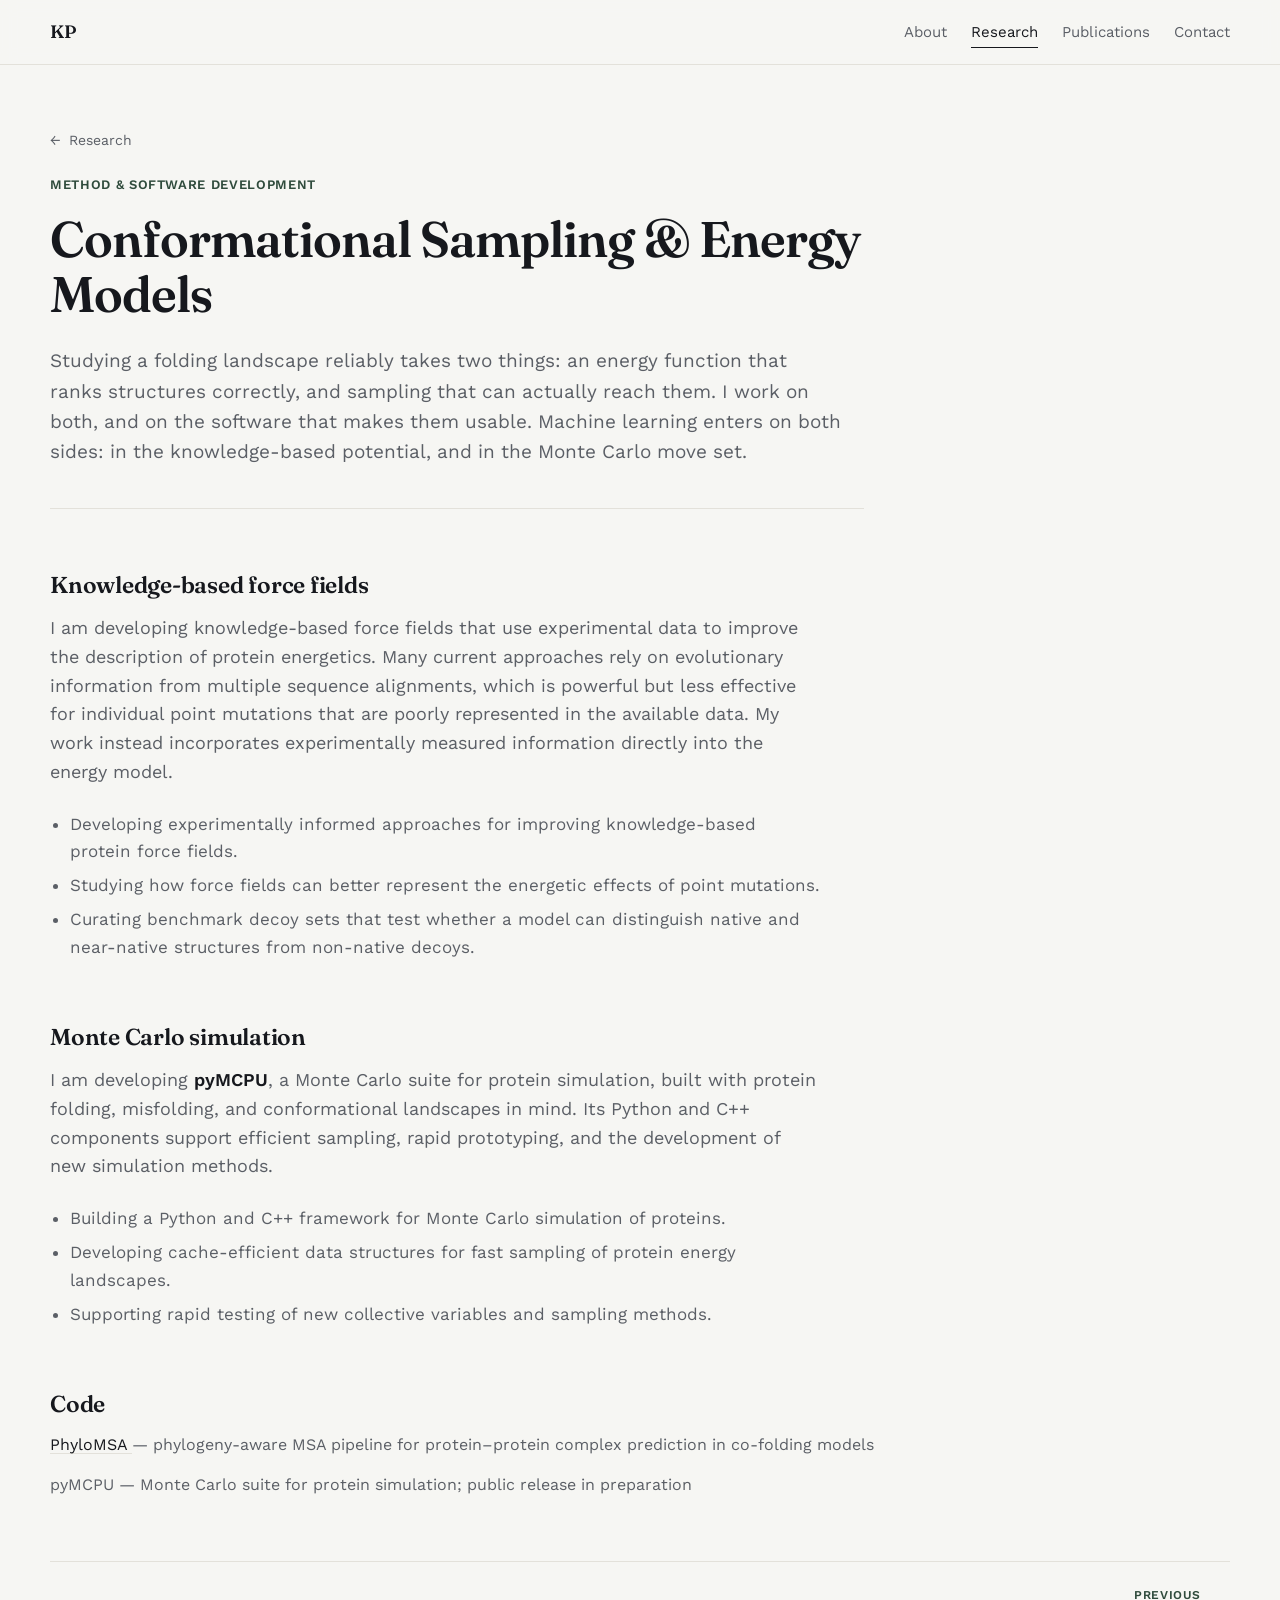
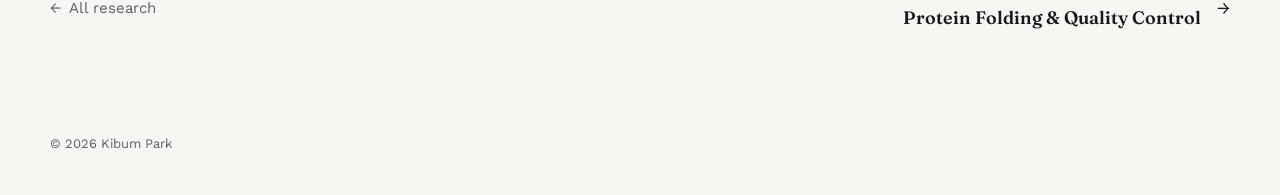
==== research/conformational-sampling.html @ c16e40ea "Research section updated" ====
<!doctype html>
<html lang="en">
<head>
  <meta charset="UTF-8" />
  <meta name="viewport" content="width=device-width, initial-scale=1.0" />

  <title>Conformational Sampling &amp; Energy Models — Kibum Park</title>

  <meta
    name="description"
    content="Method and software development for protein simulation: experimentally informed knowledge-based force fields, and pyMCPU, a Monte Carlo suite for sampling protein folding landscapes."
  />
  <meta name="author" content="Kibum Park" />
  <link rel="canonical" href="https://kibumpark-chem.github.io/research/conformational-sampling.html" />

  <meta property="og:type" content="article" />
  <meta property="og:url" content="https://kibumpark-chem.github.io/research/conformational-sampling.html" />
  <meta property="og:title" content="Conformational Sampling &amp; Energy Models — Kibum Park" />
  <meta
    property="og:description"
    content="Energy functions that rank structures correctly, sampling that can reach them, and the software that makes both usable."
  />
  <meta property="og:image" content="https://kibumpark-chem.github.io/resources/main/photo.jpg" />
  <meta name="twitter:card" content="summary" />

  <link rel="preconnect" href="https://fonts.googleapis.com" />
  <link rel="preconnect" href="https://fonts.gstatic.com" crossorigin />

  <link
    href="https://fonts.googleapis.com/css2?family=Fraunces:opsz,wght@9..144,600&family=Work+Sans:wght@400;500;600&display=swap"
    rel="stylesheet"
  />

  <link rel="stylesheet" href="../style.css" />
</head>

<body>
  <a class="skip-link" href="#main">Skip to content</a>

  <header class="site-header">
    <div class="wrap header-row">
      <a class="mark" href="../index.html" aria-label="Kibum Park — home">KP</a>

      <nav class="nav" aria-label="Primary navigation">
        <a href="../index.html#about">About</a>
        <a class="active" href="../index.html#research">Research</a>
        <a href="../index.html#publications">Publications</a>
        <a href="../index.html#contact">Contact</a>
      </nav>
    </div>
  </header>

  <main id="main">
    <article class="research-page wrap">

      <p class="back-link">
        <a href="../index.html#research">
          <span class="arrow" aria-hidden="true">&larr;</span> Research
        </a>
      </p>

      <header class="page-head">
        <p class="page-eyebrow reveal" style="--d:0">
          Method &amp; software development
        </p>

        <h1 class="page-title reveal" style="--d:1">
          Conformational Sampling &amp; Energy Models
        </h1>

        <p class="page-lede reveal" style="--d:2">
          Studying a folding landscape reliably takes two things: an energy
          function that ranks structures correctly, and sampling that can
          actually reach them. I work on both, and on the software that makes
          them usable. Machine learning enters on both sides: in the
          knowledge-based potential, and in the Monte Carlo move set.
        </p>
      </header>

      <section class="detail" id="knowledge-based-force-fields">
        <h2>Knowledge-based force fields</h2>

        <p>
          I am developing knowledge-based force fields that use experimental
          data to improve the description of protein energetics. Many current
          approaches rely on evolutionary information from multiple sequence
          alignments, which is powerful but less effective for individual point
          mutations that are poorly represented in the available data. My work
          instead incorporates experimentally measured information directly into
          the energy model.
        </p>

        <ul class="project-bullets">
          <li>
            Developing experimentally informed approaches for improving
            knowledge-based protein force fields.
          </li>
          <li>
            Studying how force fields can better represent the energetic effects
            of point mutations.
          </li>
          <li>
            Curating benchmark decoy sets that test whether a model can
            distinguish native and near-native structures from non-native
            decoys.
          </li>
        </ul>
      </section>

      <section class="detail" id="monte-carlo-simulation">
        <h2>Monte Carlo simulation</h2>

        <p>
          I am developing <strong>pyMCPU</strong>, a Monte Carlo suite for
          protein simulation, built with protein folding, misfolding, and
          conformational landscapes in mind. Its Python and C++ components
          support efficient sampling, rapid prototyping, and the development of
          new simulation methods.
        </p>

        <ul class="project-bullets">
          <li>
            Building a Python and C++ framework for Monte Carlo simulation of
            proteins.
          </li>
          <li>
            Developing cache-efficient data structures for fast sampling of
            protein energy landscapes.
          </li>
          <li>
            Supporting rapid testing of new collective variables and sampling
            methods.
          </li>
        </ul>
      </section>

      <section class="detail detail-list" id="code">
        <h2>Code</h2>

        <ul>
          <li>
            <a
              href="https://github.com/kibumpark-chem/PhyloMSA"
              target="_blank"
              rel="noopener"
            >
              PhyloMSA
            </a>
            <span>
              &mdash; phylogeny-aware MSA pipeline for protein&ndash;protein
              complex prediction in co-folding models
            </span>
          </li>

          <li>
            pyMCPU
            <span>
              &mdash; Monte Carlo suite for protein simulation; public release in
              preparation
            </span>
          </li>
        </ul>
      </section>

      <nav class="page-nav" aria-label="Other research areas">
        <a class="page-nav-back" href="../index.html#research">
          <span class="arrow" aria-hidden="true">&larr;</span> All research
        </a>

        <a class="page-nav-next" href="protein-folding.html">
          <span class="page-nav-text">
            <span class="page-nav-label">Previous</span>
            <span class="page-nav-title">Protein Folding &amp; Quality Control</span>
          </span>
          <span class="arrow" aria-hidden="true">&rarr;</span>
        </a>
      </nav>

    </article>
  </main>

  <footer class="site-footer wrap">
    <p>&copy; <span id="year">2026</span> Kibum Park</p>
  </footer>

  <script src="../script.js"></script>
</body>
</html>
---- style.css ----
/* -------------------------------------------------
   Tokens
------------------------------------------------- */
:root {
  --paper: #f6f6f3;
  --ink: #16181d;
  --ink-soft: #5b5f66;
  --line: #e3e1da;
  --accent: #2f4b3c;
  --accent-soft: #eef1ec;

  --font-display: "Fraunces", ui-serif, Georgia, serif;
  --font-body: "Work Sans", ui-sans-serif, system-ui, sans-serif;

  --content-width: 1180px;
  --gutter: 32px;

  /* Full height of the sticky header, its 1px bottom border included. */
  --header-h: 65px;

  --space-1: 8px;
  --space-2: 16px;
  --space-3: 24px;
  --space-4: 40px;
  --space-5: 64px;
  --space-6: 104px;
}

/* -------------------------------------------------
   Reset & base
------------------------------------------------- */
*,
*::before,
*::after {
  box-sizing: border-box;
}

html {
  scroll-behavior: smooth;
  -webkit-text-size-adjust: 100%;
}

body {
  margin: 0;
  background: var(--paper);
  color: var(--ink);
  font-family: var(--font-body);
  font-size: 17px;
  line-height: 1.6;
  -webkit-font-smoothing: antialiased;
}

img {
  display: block;
  max-width: 100%;
}

h1,
h2,
h3,
h4 {
  margin: 0;
  font-family: var(--font-display);
  font-weight: 600;
  line-height: 1.1;
}

p {
  margin: 0;
}

a {
  color: inherit;
}

ul,
ol,
dl {
  margin: 0;
  padding: 0;
  list-style: none;
}

dd {
  margin: 0;
}

button,
input,
textarea,
select {
  font: inherit;
}

/* -------------------------------------------------
   Layout
------------------------------------------------- */
.wrap {
  width: min(calc(100% - 2 * var(--gutter)), var(--content-width));
  margin-inline: auto;
}

/* Where an anchor jump parks a section. script.js reads this exact computed
   value for its scroll-spy line, so the two cannot drift apart. It is set
   unconditionally, not on :target, so the script can read it at any time. */
main section[id],
:target {
  scroll-margin-top: calc(var(--header-h) + var(--space-3));
}

/* -------------------------------------------------
   Accessibility
------------------------------------------------- */
:focus-visible {
  outline: 2px solid var(--accent);
  outline-offset: 4px;
}

.skip-link {
  position: absolute;
  left: -9999px;
  top: 0;
  z-index: 100;
  padding: var(--space-1) var(--space-2);
  background: var(--ink);
  color: var(--paper);
  text-decoration: none;
}

.skip-link:focus {
  left: var(--gutter);
  top: var(--space-1);
}

/* -------------------------------------------------
   Header / navigation
------------------------------------------------- */
.site-header {
  position: sticky;
  top: 0;
  z-index: 10;
  border-bottom: 1px solid var(--line);
  background: color-mix(in srgb, var(--paper) 92%, transparent);
  backdrop-filter: blur(8px);
}

.header-row {
  display: flex;
  align-items: center;
  justify-content: space-between;
  min-height: calc(var(--header-h) - 1px);
}

.mark {
  font-family: var(--font-display);
  font-size: 18px;
  font-weight: 600;
  text-decoration: none;
}

.nav {
  display: flex;
  align-items: center;
  gap: var(--space-3);
}

.nav a {
  position: relative;
  padding: 4px 0;
  color: var(--ink-soft);
  font-size: 15px;
  text-decoration: none;
}

.nav a::after {
  position: absolute;
  right: 100%;
  bottom: 0;
  left: 0;
  height: 1px;
  background: var(--ink);
  content: "";
  transition: right 0.2s ease;
}

.nav a:hover,
.nav a.active {
  color: var(--ink);
}

.nav a:hover::after,
.nav a.active::after {
  right: 0;
}

/* -------------------------------------------------
   Hero
------------------------------------------------- */
.hero {
  /* The portrait rides the same 7vw progression as the display name (~3x its
     size) so the two stay in proportion at every width, rather than the picture
     stepping between fixed sizes while the type scales fluidly. Its own floor
     and cap keep it from shrinking to a thumbnail or outgrowing the text block. */
  --hero-name-size: clamp(42px, 7vw, 76px);
  --avatar-size: clamp(160px, 23vw, 254px);

  padding-top: var(--space-6);
  padding-bottom: var(--space-5);
}

.hero-inner {
  display: flex;
  align-items: center;
  gap: clamp(var(--space-4), 6vw, var(--space-6));
}

.hero-text {
  min-width: 0;
}

.avatar {
  width: var(--avatar-size);
  /* height:auto is required: the width/height HTML attributes apply as
     presentational hints, so without it the 508px height attribute wins. */
  height: auto;
  flex: 0 0 auto;
  aspect-ratio: 1;
  border-radius: 50%;
  background-color: var(--accent-soft);
  object-fit: cover;
  object-position: center;
}

.hero-name {
  font-size: var(--hero-name-size);
  letter-spacing: -0.02em;
}

/* The animated span needs to be a block so it can be offset vertically. */
.hero-name .reveal {
  display: block;
}

.hero-role {
  margin-top: var(--space-2);
  color: var(--accent);
  font-size: 20px;
  font-weight: 500;
}

.hero-line {
  max-width: 54ch;
  margin-top: var(--space-3);
  color: var(--ink-soft);
  font-size: 18px;
}


/* -------------------------------------------------
   Hero social links
------------------------------------------------- */
.hero-social {
  display: flex;
  flex-wrap: wrap;
  gap: var(--space-2);
  margin-top: var(--space-4);
}

.hero-social a {
  display: grid;
  place-items: center;
  width: 44px;
  height: 44px;
  border: 1px solid var(--line);
  border-radius: 50%;
  color: var(--ink-soft);
  transition:
    color 0.2s ease,
    border-color 0.2s ease,
    background-color 0.2s ease,
    transform 0.2s ease;
}

.hero-social a:hover {
  border-color: var(--accent);
  background: var(--accent-soft);
  color: var(--accent);
  transform: translateY(-2px);
}

.hero-social svg {
  width: 19px;
  height: 19px;
  fill: currentColor;
}

/* -------------------------------------------------
   Reveal animation
------------------------------------------------- */
.reveal {
  opacity: 0;
  transform: translateY(10px);
  animation: rise 0.6s ease forwards;
  animation-delay: calc(var(--d) * 110ms + 80ms);
}

@keyframes rise {
  to {
    opacity: 1;
    transform: translateY(0);
  }
}

@media (prefers-reduced-motion: reduce) {
  html {
    scroll-behavior: auto;
  }

  .reveal {
    opacity: 1;
    transform: none;
    animation: none;
  }

  .hero-social a,
  .hero-social a:hover {
    transition: none;
    transform: none;
  }
}

/* -------------------------------------------------
   Sections
------------------------------------------------- */
section h2 {
  margin-bottom: var(--space-3);
  font-size: 30px;
  letter-spacing: -0.01em;
}

.work,
.about,
.contact {
  padding-top: var(--space-5);
  padding-bottom: var(--space-5);
  border-top: 1px solid var(--line);
}

.section-intro {
  max-width: 68ch;
  margin-bottom: var(--space-4);
  color: var(--ink-soft);
  font-size: 18px;
}

/* -------------------------------------------------
   About
------------------------------------------------- */
.about-grid {
  display: grid;
  grid-template-columns: minmax(0, 1fr) minmax(240px, 320px);
  gap: clamp(var(--space-4), 6vw, var(--space-6));
  align-items: start;
}

.about-bio {
  display: grid;
  gap: var(--space-3);
  max-width: 68ch;
  color: var(--ink-soft);
  font-size: 18px;
}

.about-facts {
  display: grid;
  gap: var(--space-4);
  font-size: 15px;
  line-height: 1.5;
}

.about-facts dt {
  margin-bottom: var(--space-1);
  color: var(--accent);
  font-size: 13px;
  font-weight: 600;
  letter-spacing: 0.05em;
  text-transform: uppercase;
}

.about-facts dd + dd {
  margin-top: var(--space-2);
}

/* Secondary lines inside a fact: degree, dates, sub-field. */
.fact-meta,
.fact-detail {
  display: block;
  color: var(--ink-soft);
}

.fact-meta {
  margin-top: 2px;
}

.fact-detail {
  font-size: 14px;
}

.fact-label {
  font-weight: 600;
}

/* -------------------------------------------------
   Research / project list
------------------------------------------------- */
.project-list {
  display: grid;
}

.project {
  padding: var(--space-4) 0;
  border-bottom: 1px solid var(--line);
}

.project:first-child {
  padding-top: 0;
}

.project:last-child {
  padding-bottom: 0;
  border-bottom: none;
}

.project-head {
  display: flex;
  align-items: baseline;
  justify-content: space-between;
  gap: var(--space-3);
}

.project-head h3 {
  font-size: 25px;
  letter-spacing: -0.01em;
}

.project-head h3 a {
  text-decoration: underline;
  text-decoration-color: var(--line);
  text-decoration-thickness: 1px;
  text-underline-offset: 5px;
  transition:
    color 0.2s ease,
    text-decoration-color 0.2s ease;
}

.project-head h3 a:hover {
  color: var(--accent);
  text-decoration-color: var(--accent);
}

/* Read-more link closing each research card. */
.project-more {
  display: inline-flex;
  align-items: center;
  gap: var(--space-1);
  margin-top: var(--space-3);
  color: var(--accent);
  font-size: 13px;
  font-weight: 600;
  letter-spacing: 0.05em;
  text-decoration: none;
  text-transform: uppercase;
  transition: color 0.2s ease;
}

.project-more:hover {
  color: var(--ink);
}

.arrow {
  display: inline-block;
  transition: transform 0.2s ease;
}

.project-more:hover .arrow {
  transform: translateX(4px);
}

/* script.js widens each card's hit area to the whole row and adds this class,
   so the pointer and the hover feedback only appear where the click works. The
   title and read-more links stay the real targets, for keyboard and no-JS use. */
.project.is-clickable {
  cursor: pointer;
}

.project.is-clickable:hover h3 a {
  color: var(--accent);
  text-decoration-color: var(--accent);
}

.project.is-clickable:hover .project-more {
  color: var(--ink);
}

.project.is-clickable:hover .arrow {
  transform: translateX(4px);
}

.project-meta {
  flex: 0 0 auto;
  color: var(--ink-soft);
  font-size: 14px;
  white-space: nowrap;
}

.project-desc {
  max-width: 70ch;
  margin-top: var(--space-2);
  color: var(--ink-soft);
  font-size: 18px;
}

.project-bullets {
  display: grid;
  max-width: 70ch;
  gap: 7px;
  margin-top: var(--space-3);
  padding-left: 20px;
}

.project-bullets li {
  color: var(--ink-soft);
  list-style: disc;
}

/* -------------------------------------------------
   Publications
------------------------------------------------- */
.pub-list {
  display: grid;
  max-width: 78ch;
}

.pub {
  padding: var(--space-3) 0;
  border-bottom: 1px solid var(--line);
}

.pub:first-child {
  padding-top: 0;
}

.pub:last-child {
  padding-bottom: 0;
  border-bottom: none;
}

.last-visible-publication {
  padding-bottom: 0;
  border-bottom: none;
}

.pub-title {
  max-width: 72ch;
  font-size: 18px;
  font-weight: 500;
  line-height: 1.45;
}

.pub-title a {
  text-decoration: underline;
  text-decoration-color: var(--line);
  text-underline-offset: 4px;
}

.pub-title a:hover {
  color: var(--accent);
  text-decoration-color: var(--accent);
}

.pub-authors {
  margin-top: var(--space-1);
  color: var(--ink-soft);
  font-size: 15px;
  line-height: 1.5;
}

.pub-authors strong {
  color: var(--ink);
  font-weight: 600;
}

.pub-note {
  color: var(--ink-soft);
  font-size: 13px;
}

.pub-venue {
  margin-top: 4px;
  color: var(--accent);
  font-size: 14px;
  font-style: italic;
}

.hidden-publication {
  display: none;
}

/* -------------------------------------------------
   Contact
------------------------------------------------- */
.contact-line {
  max-width: 64ch;
  color: var(--ink-soft);
  font-size: 18px;
}


.contact-email {
  display: inline-block;
  /* The address is one long unbreakable token, so it needs both a floor low
     enough for narrow screens and a hard wrap as a backstop. */
  max-width: 100%;
  margin-top: var(--space-3);
  border-bottom: 1px solid var(--ink);
  font-family: var(--font-display);
  font-size: clamp(19px, 5.4vw, 34px);
  font-weight: 600;
  overflow-wrap: anywhere;
  text-decoration: none;
}

.contact-email:hover {
  border-color: var(--accent);
  color: var(--accent);
}

/* -------------------------------------------------
   Footer
------------------------------------------------- */
.site-footer {
  padding-top: var(--space-4);
  padding-bottom: var(--space-4);
  color: var(--ink-soft);
  font-size: 13px;
}

/* -------------------------------------------------
   Research detail pages
------------------------------------------------- */
.research-page {
  padding-top: var(--space-5);
  padding-bottom: var(--space-5);
}

.back-link {
  font-size: 14px;
}

.back-link a {
  display: inline-flex;
  align-items: center;
  gap: var(--space-1);
  color: var(--ink-soft);
  text-decoration: none;
  transition: color 0.2s ease;
}

.back-link a:hover {
  color: var(--accent);
}

.back-link a:hover .arrow {
  transform: translateX(-4px);
}

.page-head {
  max-width: 74ch;
  margin-top: var(--space-3);
  padding-bottom: var(--space-4);
  border-bottom: 1px solid var(--line);
}

.page-eyebrow {
  color: var(--accent);
  font-size: 13px;
  font-weight: 600;
  letter-spacing: 0.05em;
  text-transform: uppercase;
}

.page-title {
  margin-top: var(--space-2);
  font-size: clamp(32px, 5.2vw, 50px);
  letter-spacing: -0.02em;
}

.page-lede {
  max-width: 66ch;
  margin-top: var(--space-3);
  color: var(--ink-soft);
  font-size: 19px;
}

.detail {
  padding-top: var(--space-5);
}

/* Beats the generic `section h2` sizing: on a detail page these sit under a
   display-size h1, so they read as subheads rather than section titles. */
.detail h2 {
  margin-bottom: var(--space-2);
  font-size: 23px;
}

.detail p {
  max-width: 70ch;
  color: var(--ink-soft);
  font-size: 18px;
}

.detail p strong {
  color: var(--ink);
  font-weight: 600;
}

/* Publication and code lists, matching the in-card treatment on the home page. */
.detail-list ul {
  display: grid;
  max-width: 78ch;
  gap: var(--space-2);
}

.detail-list li {
  color: var(--ink-soft);
  font-size: 16px;
  line-height: 1.5;
}

.detail-list a {
  color: var(--ink);
  text-decoration: underline;
  text-decoration-color: var(--line);
  text-underline-offset: 3px;
}

.detail-list a:hover {
  color: var(--accent);
  text-decoration-color: var(--accent);
}

/* -------------------------------------------------
   Detail page footer navigation
------------------------------------------------- */
.page-nav {
  display: flex;
  align-items: center;
  justify-content: space-between;
  gap: var(--space-3);
  margin-top: var(--space-5);
  padding-top: var(--space-3);
  border-top: 1px solid var(--line);
}

.page-nav a {
  text-decoration: none;
}

.page-nav-back {
  display: inline-flex;
  align-items: center;
  gap: var(--space-1);
  flex: 0 0 auto;
  color: var(--ink-soft);
  font-size: 15px;
  transition: color 0.2s ease;
}

.page-nav-back:hover {
  color: var(--accent);
}

.page-nav-back:hover .arrow {
  transform: translateX(-4px);
}

.page-nav-next {
  display: inline-flex;
  align-items: center;
  gap: var(--space-2);
  max-width: 42ch;
  text-align: right;
}

.page-nav-text {
  min-width: 0;
}

.page-nav-label {
  display: block;
  color: var(--accent);
  font-size: 12px;
  font-weight: 600;
  letter-spacing: 0.05em;
  text-transform: uppercase;
}

.page-nav-title {
  display: block;
  margin-top: 2px;
  font-family: var(--font-display);
  font-size: 18px;
  font-weight: 600;
  line-height: 1.25;
  transition: color 0.2s ease;
}

.page-nav-next:hover .page-nav-title {
  color: var(--accent);
}

.page-nav-next:hover .arrow {
  transform: translateX(4px);
}

/* -------------------------------------------------
   Responsive layout
------------------------------------------------- */
@media (max-width: 900px) {
  :root {
    --gutter: 28px;
  }

  .about-grid {
    grid-template-columns: minmax(0, 1fr) minmax(200px, 260px);
    gap: var(--space-4);
  }
}

@media (max-width: 760px) {
  :root {
    --gutter: 24px;
  }

  .hero {
    padding-top: var(--space-5);
  }

  .hero-inner {
    align-items: flex-start;
    gap: var(--space-4);
  }

  .about-grid {
    grid-template-columns: 1fr;
    gap: var(--space-4);
  }
}

@media (max-width: 560px) {
  body {
    font-size: 16px;
  }

  .hero-inner {
    flex-direction: column;
    gap: var(--space-3);
  }

  .hero {
    --hero-name-size: clamp(40px, 13vw, 58px);
  }

  .hero-role {
    font-size: 18px;
  }

  .hero-line {
    font-size: 17px;
  }

  section h2 {
    font-size: 27px;
  }

  .project-head {
    align-items: flex-start;
    flex-direction: column;
    gap: 4px;
  }

  .project-head h3 {
    font-size: 23px;
  }

  .project-meta {
    font-size: 13px;
  }

  .page-nav {
    align-items: flex-start;
    flex-direction: column;
    gap: var(--space-3);
  }

  .page-nav-next {
    max-width: none;
    text-align: left;
  }
}

@media (max-width: 420px) {
  :root {
    --gutter: 20px;
    --header-h: 57px;
  }

  .nav {
    gap: var(--space-2);
  }

  .nav a {
    font-size: 14px;
  }

  .hero-social a {
    width: 40px;
    height: 40px;
  }
}

/* Four nav labels plus the mark only just fit on the narrowest phones. */
@media (max-width: 380px) {
  :root {
    --gutter: 16px;
  }

  .mark {
    font-size: 16px;
  }

  .nav {
    gap: 10px;
  }

  .nav a {
    font-size: 13px;
  }
}

/* -------------------------------------------------
   Reduced motion: arrow nudges
   Last in the file on purpose. These selectors are also declared above with
   their hover transforms, and a media query adds no specificity, so only a
   later rule can actually switch the movement off.
------------------------------------------------- */
@media (prefers-reduced-motion: reduce) {
  .arrow,
  .project-more:hover .arrow,
  .project.is-clickable:hover .arrow,
  .back-link a:hover .arrow,
  .page-nav-back:hover .arrow,
  .page-nav-next:hover .arrow {
    transition: none;
    transform: none;
  }
}
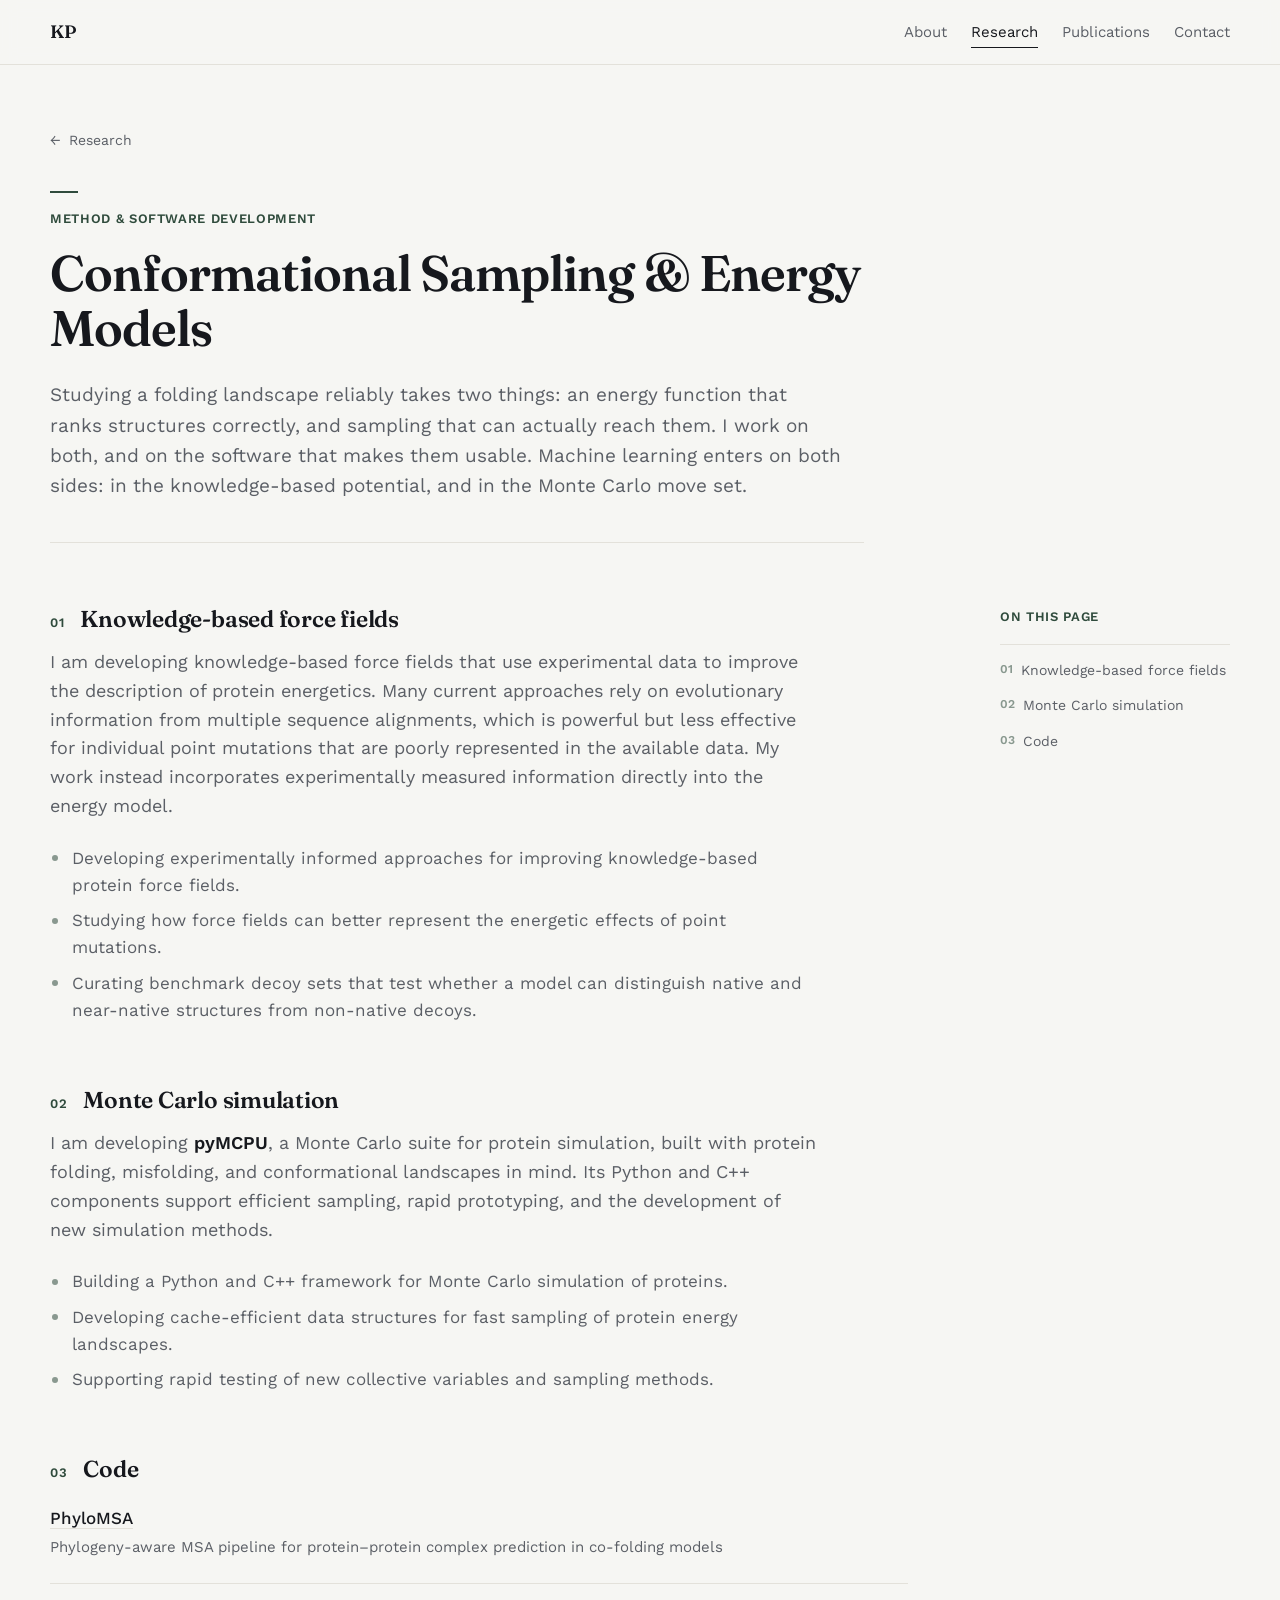
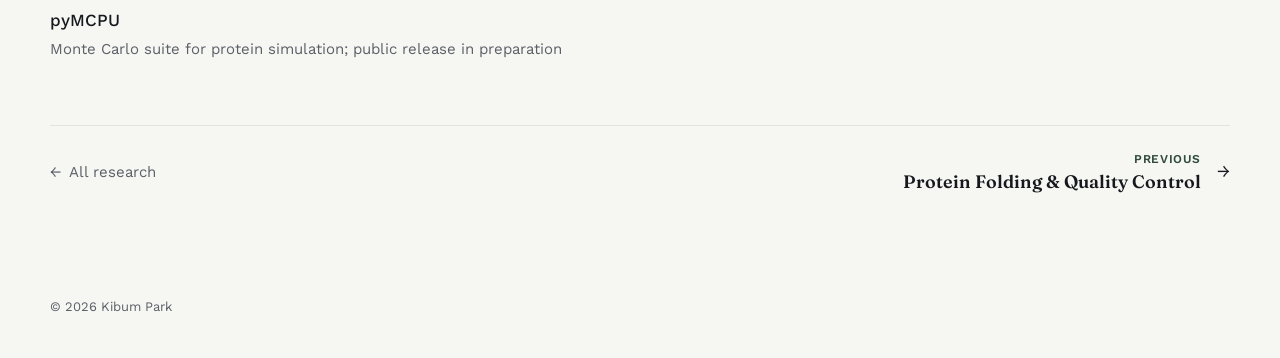
==== commit 438e0cac: "Research section updated" ====
--- a/research/conformational-sampling.html
+++ b/research/conformational-sampling.html
@@ -77,90 +77,120 @@
         </p>
       </header>
 
-      <section class="detail" id="knowledge-based-force-fields">
-        <h2>Knowledge-based force fields</h2>
-
-        <p>
-          I am developing knowledge-based force fields that use experimental
-          data to improve the description of protein energetics. Many current
-          approaches rely on evolutionary information from multiple sequence
-          alignments, which is powerful but less effective for individual point
-          mutations that are poorly represented in the available data. My work
-          instead incorporates experimentally measured information directly into
-          the energy model.
-        </p>
-
-        <ul class="project-bullets">
-          <li>
-            Developing experimentally informed approaches for improving
-            knowledge-based protein force fields.
-          </li>
-          <li>
-            Studying how force fields can better represent the energetic effects
-            of point mutations.
-          </li>
-          <li>
-            Curating benchmark decoy sets that test whether a model can
-            distinguish native and near-native structures from non-native
-            decoys.
-          </li>
-        </ul>
-      </section>
-
-      <section class="detail" id="monte-carlo-simulation">
-        <h2>Monte Carlo simulation</h2>
-
-        <p>
-          I am developing <strong>pyMCPU</strong>, a Monte Carlo suite for
-          protein simulation, built with protein folding, misfolding, and
-          conformational landscapes in mind. Its Python and C++ components
-          support efficient sampling, rapid prototyping, and the development of
-          new simulation methods.
-        </p>
-
-        <ul class="project-bullets">
-          <li>
-            Building a Python and C++ framework for Monte Carlo simulation of
-            proteins.
-          </li>
-          <li>
-            Developing cache-efficient data structures for fast sampling of
-            protein energy landscapes.
-          </li>
-          <li>
-            Supporting rapid testing of new collective variables and sampling
-            methods.
-          </li>
-        </ul>
-      </section>
-
-      <section class="detail detail-list" id="code">
-        <h2>Code</h2>
-
-        <ul>
-          <li>
-            <a
-              href="https://github.com/kibumpark-chem/PhyloMSA"
-              target="_blank"
-              rel="noopener"
-            >
-              PhyloMSA
-            </a>
-            <span>
-              &mdash; phylogeny-aware MSA pipeline for protein&ndash;protein
-              complex prediction in co-folding models
-            </span>
-          </li>
-
-          <li>
-            pyMCPU
-            <span>
-              &mdash; Monte Carlo suite for protein simulation; public release in
-              preparation
-            </span>
-          </li>
-        </ul>
-      </section>
+      <div class="page-body">
+
+        <!-- The rail comes first in the source so it reads, and stacks on a
+             phone, ahead of the sections it indexes. Grid places it right. -->
+        <aside class="page-rail">
+          <nav class="toc" aria-labelledby="toc-heading">
+            <p class="toc-title" id="toc-heading">On this page</p>
+
+            <ol>
+              <li>
+                <a href="#knowledge-based-force-fields">Knowledge-based force fields</a>
+              </li>
+              <li>
+                <a href="#monte-carlo-simulation">Monte Carlo simulation</a>
+              </li>
+              <li>
+                <a href="#code">Code</a>
+              </li>
+            </ol>
+          </nav>
+        </aside>
+
+        <div class="page-main">
+
+          <section class="detail" id="knowledge-based-force-fields">
+            <h2>Knowledge-based force fields</h2>
+
+            <p>
+              I am developing knowledge-based force fields that use experimental
+              data to improve the description of protein energetics. Many
+              current approaches rely on evolutionary information from multiple
+              sequence alignments, which is powerful but less effective for
+              individual point mutations that are poorly represented in the
+              available data. My work instead incorporates experimentally
+              measured information directly into the energy model.
+            </p>
+
+            <ul class="detail-bullets">
+              <li>
+                Developing experimentally informed approaches for improving
+                knowledge-based protein force fields.
+              </li>
+              <li>
+                Studying how force fields can better represent the energetic
+                effects of point mutations.
+              </li>
+              <li>
+                Curating benchmark decoy sets that test whether a model can
+                distinguish native and near-native structures from non-native
+                decoys.
+              </li>
+            </ul>
+          </section>
+
+          <section class="detail" id="monte-carlo-simulation">
+            <h2>Monte Carlo simulation</h2>
+
+            <p>
+              I am developing <strong>pyMCPU</strong>, a Monte Carlo suite for
+              protein simulation, built with protein folding, misfolding, and
+              conformational landscapes in mind. Its Python and C++ components
+              support efficient sampling, rapid prototyping, and the development
+              of new simulation methods.
+            </p>
+
+            <ul class="detail-bullets">
+              <li>
+                Building a Python and C++ framework for Monte Carlo simulation
+                of proteins.
+              </li>
+              <li>
+                Developing cache-efficient data structures for fast sampling of
+                protein energy landscapes.
+              </li>
+              <li>
+                Supporting rapid testing of new collective variables and
+                sampling methods.
+              </li>
+            </ul>
+          </section>
+
+          <section class="detail" id="code">
+            <h2>Code</h2>
+
+            <ul class="res-list">
+              <li class="res-item">
+                <a
+                  class="res-title"
+                  href="https://github.com/kibumpark-chem/PhyloMSA"
+                  target="_blank"
+                  rel="noopener"
+                >
+                  PhyloMSA
+                </a>
+
+                <span class="res-note">
+                  Phylogeny-aware MSA pipeline for protein&ndash;protein complex
+                  prediction in co-folding models
+                </span>
+              </li>
+
+              <li class="res-item">
+                <span class="res-title res-title-plain">pyMCPU</span>
+
+                <span class="res-note">
+                  Monte Carlo suite for protein simulation; public release in
+                  preparation
+                </span>
+              </li>
+            </ul>
+          </section>
+
+        </div>
+      </div>
 
       <nav class="page-nav" aria-label="Other research areas">
         <a class="page-nav-back" href="../index.html#research">
--- a/style.css
+++ b/style.css
@@ -415,20 +415,20 @@
 ------------------------------------------------- */
 .project-list {
   display: grid;
-}
-
+  gap: var(--space-3);
+}
+
+/* Each card is a surface rather than a rule-separated row: the border, the
+   tint and the lift on hover are what say the whole card is a link. */
 .project {
-  padding: var(--space-4) 0;
-  border-bottom: 1px solid var(--line);
-}
-
-.project:first-child {
-  padding-top: 0;
-}
-
-.project:last-child {
-  padding-bottom: 0;
-  border-bottom: none;
+  padding: var(--space-4);
+  border: 1px solid var(--line);
+  border-radius: 6px;
+  background: color-mix(in srgb, #fff 55%, var(--paper));
+  transition:
+    border-color 0.2s ease,
+    background-color 0.2s ease,
+    transform 0.2s ease;
 }
 
 .project-head {
@@ -458,12 +458,16 @@
   text-decoration-color: var(--accent);
 }
 
-/* Read-more link closing each research card. */
+/* Footer of each card: the wording on the left, the affordance on the right. */
+.project-foot {
+  display: flex;
+  align-items: center;
+  justify-content: space-between;
+  gap: var(--space-3);
+  margin-top: var(--space-4);
+}
+
 .project-more {
-  display: inline-flex;
-  align-items: center;
-  gap: var(--space-1);
-  margin-top: var(--space-3);
   color: var(--accent);
   font-size: 13px;
   font-weight: 600;
@@ -473,8 +477,28 @@
   transition: color 0.2s ease;
 }
 
-.project-more:hover {
-  color: var(--ink);
+/* Borrowed from the hero social buttons, so the site keeps one vocabulary for
+   a thing you are meant to hit. */
+.project-arrow {
+  display: grid;
+  place-items: center;
+  flex: 0 0 auto;
+  width: 42px;
+  height: 42px;
+  border: 1px solid var(--line);
+  border-radius: 50%;
+  background: var(--paper);
+  color: var(--ink-soft);
+  transition:
+    background-color 0.2s ease,
+    border-color 0.2s ease,
+    color 0.2s ease,
+    transform 0.2s ease;
+}
+
+.project-arrow svg {
+  width: 17px;
+  height: 17px;
 }
 
 .arrow {
@@ -482,28 +506,39 @@
   transition: transform 0.2s ease;
 }
 
-.project-more:hover .arrow {
-  transform: translateX(4px);
-}
-
-/* script.js widens each card's hit area to the whole row and adds this class,
-   so the pointer and the hover feedback only appear where the click works. The
-   title and read-more links stay the real targets, for keyboard and no-JS use. */
+/* script.js widens the hit area to the whole card and adds this class, so the
+   pointer and the hover feedback only appear where the click works. The title
+   and read-more links stay the real targets, for keyboard and no-JS use;
+   :focus-within gives a keyboard user the same highlight as a hover. */
 .project.is-clickable {
   cursor: pointer;
 }
 
-.project.is-clickable:hover h3 a {
+.project.is-clickable:hover,
+.project:focus-within {
+  border-color: var(--accent);
+  background: var(--accent-soft);
+}
+
+.project.is-clickable:hover {
+  transform: translateY(-2px);
+}
+
+.project.is-clickable:hover h3 a,
+.project:focus-within h3 a {
   color: var(--accent);
   text-decoration-color: var(--accent);
 }
 
-.project.is-clickable:hover .project-more {
-  color: var(--ink);
-}
-
-.project.is-clickable:hover .arrow {
-  transform: translateX(4px);
+.project.is-clickable:hover .project-arrow,
+.project:focus-within .project-arrow {
+  border-color: var(--accent);
+  background: var(--accent);
+  color: var(--paper);
+}
+
+.project.is-clickable:hover .project-arrow {
+  transform: translateX(3px);
 }
 
 .project-meta {
@@ -518,19 +553,6 @@
   margin-top: var(--space-2);
   color: var(--ink-soft);
   font-size: 18px;
-}
-
-.project-bullets {
-  display: grid;
-  max-width: 70ch;
-  gap: 7px;
-  margin-top: var(--space-3);
-  padding-left: 20px;
-}
-
-.project-bullets li {
-  color: var(--ink-soft);
-  list-style: disc;
 }
 
 /* -------------------------------------------------
@@ -653,6 +675,75 @@
   padding-bottom: var(--space-5);
 }
 
+/* Reading column plus its rail. The rail is source-first so it reads, and
+   stacks, before the sections; explicit placement puts it back on the right. */
+.page-body {
+  display: grid;
+  grid-template-columns: minmax(0, 1fr) minmax(190px, 230px);
+  gap: clamp(var(--space-4), 6vw, var(--space-6));
+  align-items: start;
+  margin-top: var(--space-5);
+}
+
+.page-main {
+  grid-row: 1;
+  grid-column: 1;
+  counter-reset: detail;
+}
+
+.page-rail {
+  position: sticky;
+  top: calc(var(--header-h) + var(--space-3));
+  grid-row: 1;
+  grid-column: 2;
+}
+
+.toc-title {
+  color: var(--accent);
+  font-size: 13px;
+  font-weight: 600;
+  letter-spacing: 0.05em;
+  text-transform: uppercase;
+}
+
+.toc ol {
+  display: grid;
+  gap: var(--space-2);
+  counter-reset: toc;
+  margin-top: var(--space-2);
+  padding-top: var(--space-2);
+  border-top: 1px solid var(--line);
+}
+
+.toc a {
+  display: flex;
+  gap: var(--space-1);
+  color: var(--ink-soft);
+  font-size: 14px;
+  line-height: 1.4;
+  text-decoration: none;
+  transition: color 0.2s ease;
+}
+
+.toc a::before {
+  flex: 0 0 auto;
+  counter-increment: toc;
+  color: var(--accent);
+  font-size: 12px;
+  font-weight: 600;
+  opacity: 0.55;
+  content: counter(toc, decimal-leading-zero);
+}
+
+.toc a:hover,
+.toc a.active {
+  color: var(--ink);
+}
+
+.toc a.active::before {
+  opacity: 1;
+}
+
 .back-link {
   font-size: 14px;
 }
@@ -676,7 +767,7 @@
 
 .page-head {
   max-width: 74ch;
-  margin-top: var(--space-3);
+  margin-top: var(--space-4);
   padding-bottom: var(--space-4);
   border-bottom: 1px solid var(--line);
 }
@@ -687,6 +778,15 @@
   font-weight: 600;
   letter-spacing: 0.05em;
   text-transform: uppercase;
+}
+
+.page-eyebrow::before {
+  display: block;
+  width: 28px;
+  height: 2px;
+  margin-bottom: var(--space-2);
+  background: var(--accent);
+  content: "";
 }
 
 .page-title {
@@ -706,13 +806,33 @@
   padding-top: var(--space-5);
 }
 
+.detail:first-child {
+  padding-top: 0;
+}
+
 /* Beats the generic `section h2` sizing: on a detail page these sit under a
-   display-size h1, so they read as subheads rather than section titles. */
+   display-size h1, so they read as subheads rather than section titles. The
+   number comes from a counter, so the markup carries no hard-coded order and
+   the rail and the headings can never disagree. */
 .detail h2 {
+  display: flex;
+  align-items: baseline;
+  gap: var(--space-2);
   margin-bottom: var(--space-2);
   font-size: 23px;
 }
 
+.detail h2::before {
+  flex: 0 0 auto;
+  counter-increment: detail;
+  color: var(--accent);
+  font-family: var(--font-body);
+  font-size: 13px;
+  font-weight: 600;
+  letter-spacing: 0.05em;
+  content: counter(detail, decimal-leading-zero);
+}
+
 .detail p {
   max-width: 70ch;
   color: var(--ink-soft);
@@ -724,29 +844,88 @@
   font-weight: 600;
 }
 
-/* Publication and code lists, matching the in-card treatment on the home page. */
-.detail-list ul {
+/* Accent markers instead of browser discs, to match the rest of the palette. */
+.detail-bullets {
+  display: grid;
+  max-width: 70ch;
+  gap: var(--space-1);
+  margin-top: var(--space-3);
+}
+
+.detail-bullets li {
+  position: relative;
+  padding-left: 22px;
+  color: var(--ink-soft);
+}
+
+.detail-bullets li::before {
+  position: absolute;
+  top: 0.62em;
+  left: 2px;
+  width: 6px;
+  height: 6px;
+  border-radius: 50%;
+  background: var(--accent);
+  opacity: 0.55;
+  content: "";
+}
+
+/* Publication and code entries: title on its own line, venue or blurb beneath
+   it, rows split by a hairline the way the home page publication list is. */
+.res-list {
   display: grid;
   max-width: 78ch;
-  gap: var(--space-2);
-}
-
-.detail-list li {
-  color: var(--ink-soft);
-  font-size: 16px;
-  line-height: 1.5;
-}
-
-.detail-list a {
+  margin-top: var(--space-3);
+}
+
+.res-item {
+  padding: var(--space-3) 0;
+  border-bottom: 1px solid var(--line);
+}
+
+.res-item:first-child {
+  padding-top: 0;
+}
+
+.res-item:last-child {
+  padding-bottom: 0;
+  border-bottom: none;
+}
+
+.res-title {
+  display: block;
+  max-width: 72ch;
   color: var(--ink);
+  font-size: 17px;
+  font-weight: 500;
+  line-height: 1.45;
   text-decoration: underline;
   text-decoration-color: var(--line);
-  text-underline-offset: 3px;
-}
-
-.detail-list a:hover {
+  text-underline-offset: 4px;
+  transition:
+    color 0.2s ease,
+    text-decoration-color 0.2s ease;
+}
+
+.res-title:hover {
   color: var(--accent);
   text-decoration-color: var(--accent);
+}
+
+/* pyMCPU has no public link yet, so its title must not look like one. */
+.res-title-plain {
+  text-decoration: none;
+}
+
+.res-note {
+  display: block;
+  margin-top: 4px;
+  color: var(--ink-soft);
+  font-size: 15px;
+}
+
+.res-note em {
+  color: var(--accent);
 }
 
 /* -------------------------------------------------
@@ -855,6 +1034,23 @@
     grid-template-columns: 1fr;
     gap: var(--space-4);
   }
+
+  /* The rail stops being a sidebar and becomes a contents block above the
+     sections, which is the order it already has in the source. */
+  .page-body {
+    grid-template-columns: 1fr;
+    gap: var(--space-4);
+  }
+
+  .page-main,
+  .page-rail {
+    grid-row: auto;
+    grid-column: 1;
+  }
+
+  .page-rail {
+    position: static;
+  }
 }
 
 @media (max-width: 560px) {
@@ -893,8 +1089,15 @@
     font-size: 23px;
   }
 
+  /* The head is a column at this width, so the category no longer has to hold
+     one line beside the title -- and holding it overflowed the padded card. */
   .project-meta {
     font-size: 13px;
+    white-space: normal;
+  }
+
+  .project {
+    padding: var(--space-3);
   }
 
   .page-nav {
@@ -956,11 +1159,13 @@
 ------------------------------------------------- */
 @media (prefers-reduced-motion: reduce) {
   .arrow,
-  .project-more:hover .arrow,
-  .project.is-clickable:hover .arrow,
   .back-link a:hover .arrow,
   .page-nav-back:hover .arrow,
-  .page-nav-next:hover .arrow {
+  .page-nav-next:hover .arrow,
+  .project,
+  .project.is-clickable:hover,
+  .project-arrow,
+  .project.is-clickable:hover .project-arrow {
     transition: none;
     transform: none;
   }
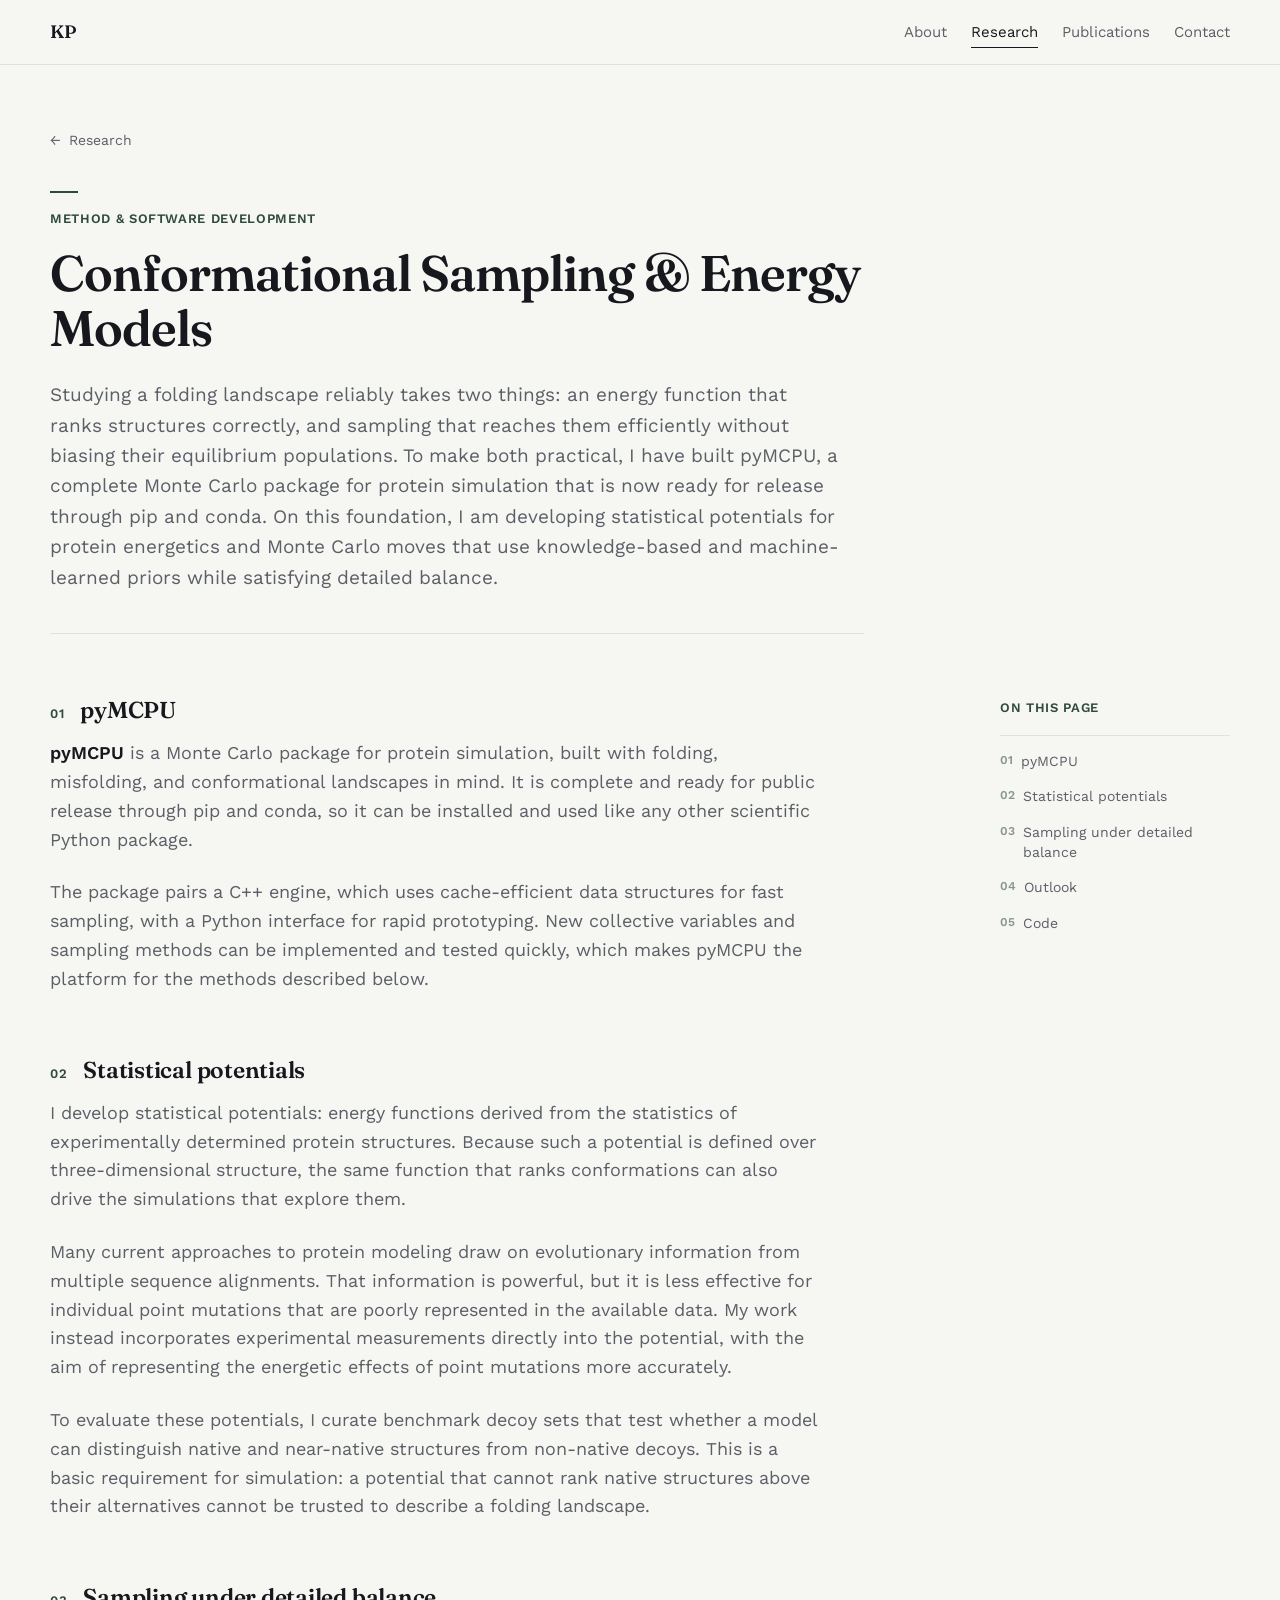
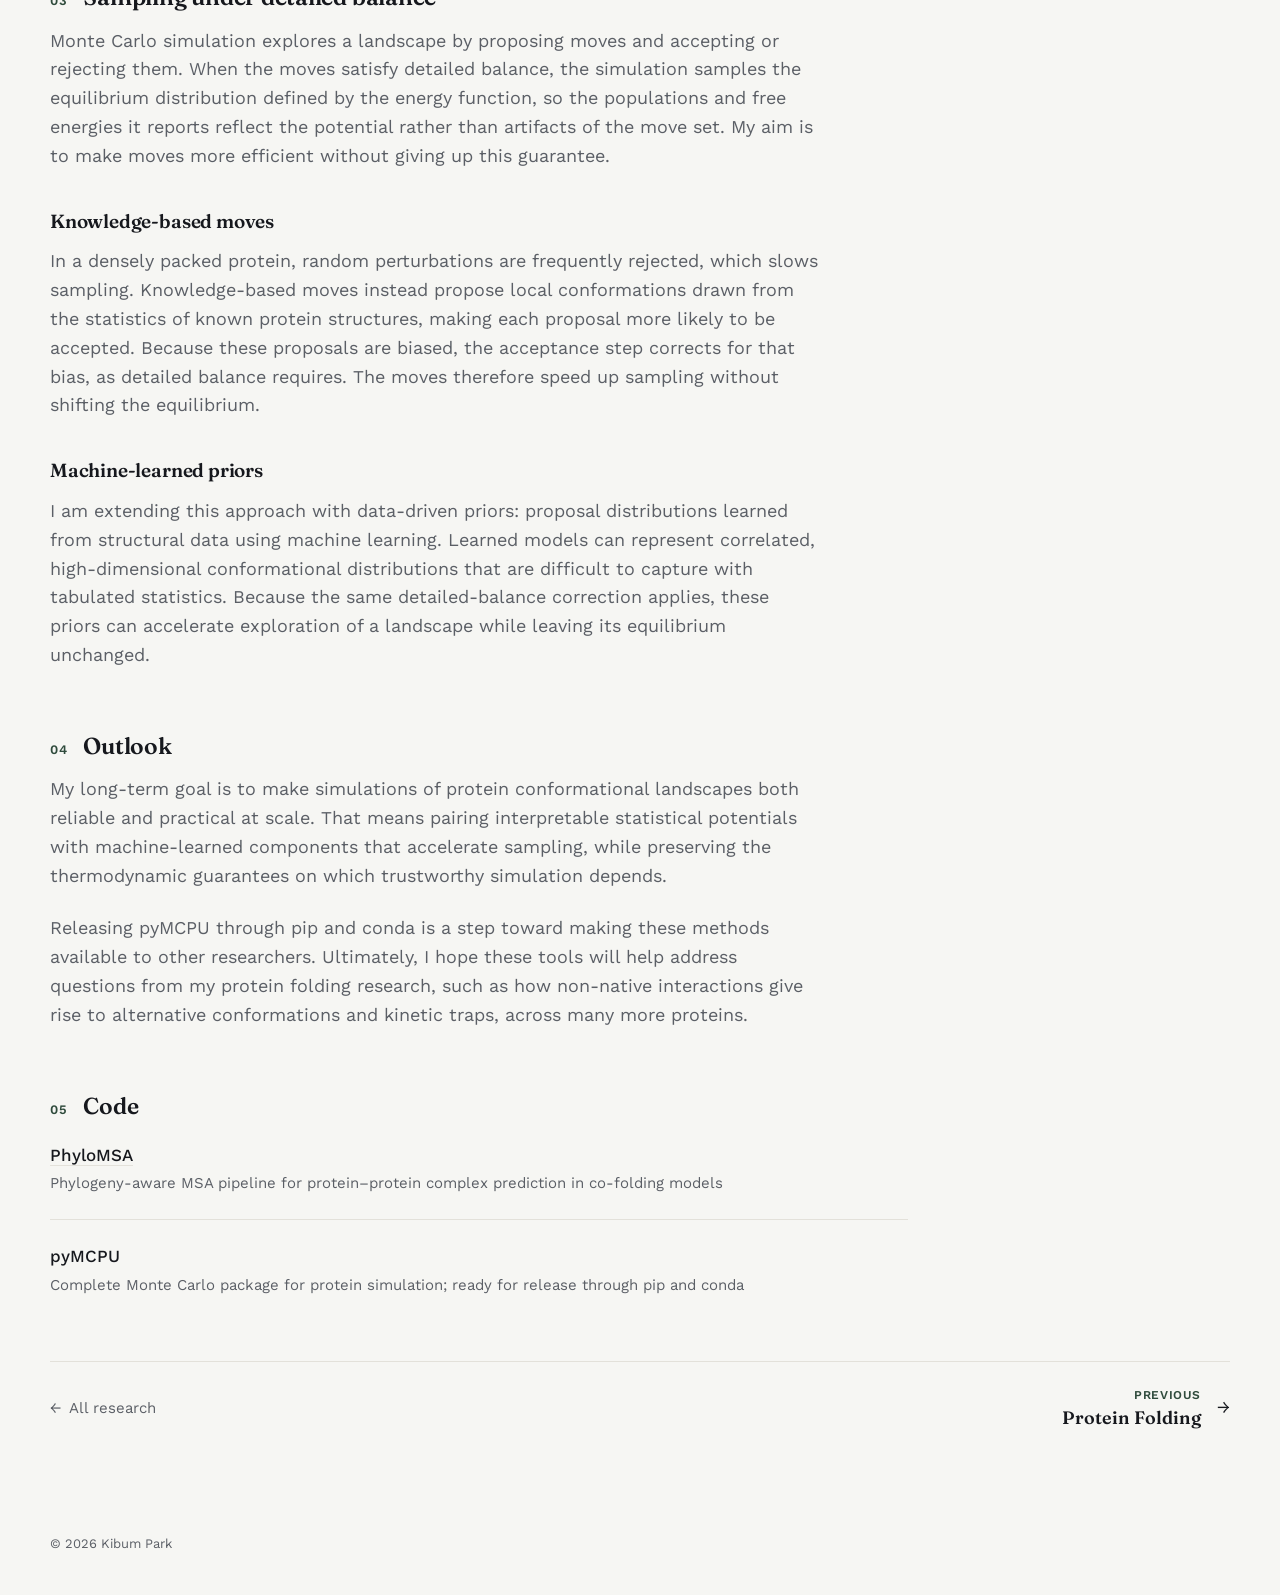
==== commit 61e20aac: "Research section updated" ====
--- a/research/conformational-sampling.html
+++ b/research/conformational-sampling.html
@@ -8,7 +8,7 @@
 
   <meta
     name="description"
-    content="Method and software development for protein simulation: experimentally informed knowledge-based force fields, and pyMCPU, a Monte Carlo suite for sampling protein folding landscapes."
+    content="Method and software development for protein simulation: pyMCPU, a complete Monte Carlo package ready for release through pip and conda, together with statistical potentials and machine-learned sampling priors."
   />
   <meta name="author" content="Kibum Park" />
   <link rel="canonical" href="https://kibumpark-chem.github.io/research/conformational-sampling.html" />
@@ -18,7 +18,7 @@
   <meta property="og:title" content="Conformational Sampling &amp; Energy Models — Kibum Park" />
   <meta
     property="og:description"
-    content="Energy functions that rank structures correctly, sampling that can reach them, and the software that makes both usable."
+    content="Statistical potentials that rank structures correctly, Monte Carlo moves that reach them without bias, and pyMCPU, a complete simulation package ready for pip and conda."
   />
   <meta property="og:image" content="https://kibumpark-chem.github.io/resources/main/photo.jpg" />
   <meta name="twitter:card" content="summary" />
@@ -70,10 +70,14 @@
 
         <p class="page-lede reveal" style="--d:2">
           Studying a folding landscape reliably takes two things: an energy
-          function that ranks structures correctly, and sampling that can
-          actually reach them. I work on both, and on the software that makes
-          them usable. Machine learning enters on both sides: in the
-          knowledge-based potential, and in the Monte Carlo move set.
+          function that ranks structures correctly, and sampling that reaches
+          them efficiently without biasing their equilibrium populations. To
+          make both practical, I have built pyMCPU, a complete Monte Carlo
+          package for protein simulation that is now ready for release through
+          pip and conda. On this foundation, I am developing statistical
+          potentials for protein energetics and Monte Carlo moves that use
+          knowledge-based and machine-learned priors while satisfying detailed
+          balance.
         </p>
       </header>
 
@@ -87,10 +91,16 @@
 
             <ol>
               <li>
-                <a href="#knowledge-based-force-fields">Knowledge-based force fields</a>
-              </li>
-              <li>
-                <a href="#monte-carlo-simulation">Monte Carlo simulation</a>
+                <a href="#pymcpu">pyMCPU</a>
+              </li>
+              <li>
+                <a href="#statistical-potentials">Statistical potentials</a>
+              </li>
+              <li>
+                <a href="#detailed-balance">Sampling under detailed balance</a>
+              </li>
+              <li>
+                <a href="#outlook">Outlook</a>
               </li>
               <li>
                 <a href="#code">Code</a>
@@ -101,61 +111,120 @@
 
         <div class="page-main">
 
-          <section class="detail" id="knowledge-based-force-fields">
-            <h2>Knowledge-based force fields</h2>
-
-            <p>
-              I am developing knowledge-based force fields that use experimental
-              data to improve the description of protein energetics. Many
-              current approaches rely on evolutionary information from multiple
-              sequence alignments, which is powerful but less effective for
-              individual point mutations that are poorly represented in the
-              available data. My work instead incorporates experimentally
-              measured information directly into the energy model.
-            </p>
-
-            <ul class="detail-bullets">
-              <li>
-                Developing experimentally informed approaches for improving
-                knowledge-based protein force fields.
-              </li>
-              <li>
-                Studying how force fields can better represent the energetic
-                effects of point mutations.
-              </li>
-              <li>
-                Curating benchmark decoy sets that test whether a model can
-                distinguish native and near-native structures from non-native
-                decoys.
-              </li>
-            </ul>
-          </section>
-
-          <section class="detail" id="monte-carlo-simulation">
-            <h2>Monte Carlo simulation</h2>
-
-            <p>
-              I am developing <strong>pyMCPU</strong>, a Monte Carlo suite for
-              protein simulation, built with protein folding, misfolding, and
-              conformational landscapes in mind. Its Python and C++ components
-              support efficient sampling, rapid prototyping, and the development
-              of new simulation methods.
-            </p>
-
-            <ul class="detail-bullets">
-              <li>
-                Building a Python and C++ framework for Monte Carlo simulation
-                of proteins.
-              </li>
-              <li>
-                Developing cache-efficient data structures for fast sampling of
-                protein energy landscapes.
-              </li>
-              <li>
-                Supporting rapid testing of new collective variables and
-                sampling methods.
-              </li>
-            </ul>
+          <section class="detail" id="pymcpu">
+            <h2>pyMCPU</h2>
+
+            <p>
+              <strong>pyMCPU</strong> is a Monte Carlo package for protein
+              simulation, built with folding, misfolding, and conformational
+              landscapes in mind. It is complete and ready for public release
+              through pip and conda, so it can be installed and used like any
+              other scientific Python package.
+            </p>
+
+            <p>
+              The package pairs a C++ engine, which uses cache-efficient data
+              structures for fast sampling, with a Python interface for rapid
+              prototyping. New collective variables and sampling methods can be
+              implemented and tested quickly, which makes pyMCPU the platform
+              for the methods described below.
+            </p>
+          </section>
+
+          <section class="detail" id="statistical-potentials">
+            <h2>Statistical potentials</h2>
+
+            <p>
+              I develop statistical potentials: energy functions derived from
+              the statistics of experimentally determined protein structures.
+              Because such a potential is defined over three-dimensional
+              structure, the same function that ranks conformations can also
+              drive the simulations that explore them.
+            </p>
+
+            <p>
+              Many current approaches to protein modeling draw on evolutionary
+              information from multiple sequence alignments. That information
+              is powerful, but it is less effective for individual point
+              mutations that are poorly represented in the available data. My
+              work instead incorporates experimental measurements directly into
+              the potential, with the aim of representing the energetic effects
+              of point mutations more accurately.
+            </p>
+
+            <p>
+              To evaluate these potentials, I curate benchmark decoy sets that
+              test whether a model can distinguish native and near-native
+              structures from non-native decoys. This is a basic requirement
+              for simulation: a potential that cannot rank native structures
+              above their alternatives cannot be trusted to describe a folding
+              landscape.
+            </p>
+          </section>
+
+          <section class="detail" id="detailed-balance">
+            <h2>Sampling under detailed balance</h2>
+
+            <p>
+              Monte Carlo simulation explores a landscape by proposing moves
+              and accepting or rejecting them. When the moves satisfy detailed
+              balance, the simulation samples the equilibrium distribution
+              defined by the energy function, so the populations and free
+              energies it reports reflect the potential rather than artifacts
+              of the move set. My aim is to make moves more efficient without
+              giving up this guarantee.
+            </p>
+
+            <h3 id="knowledge-based-moves">
+              Knowledge-based moves
+            </h3>
+
+            <p>
+              In a densely packed protein, random perturbations are frequently
+              rejected, which slows sampling. Knowledge-based moves instead
+              propose local conformations drawn from the statistics of known
+              protein structures, making each proposal more likely to be
+              accepted. Because these proposals are biased, the acceptance step
+              corrects for that bias, as detailed balance requires. The moves
+              therefore speed up sampling without shifting the equilibrium.
+            </p>
+
+            <h3 id="machine-learned-priors">
+              Machine-learned priors
+            </h3>
+
+            <p>
+              I am extending this approach with data-driven priors: proposal
+              distributions learned from structural data using machine
+              learning. Learned models can represent correlated,
+              high-dimensional conformational distributions that are difficult
+              to capture with tabulated statistics. Because the same
+              detailed-balance correction applies, these priors can accelerate
+              exploration of a landscape while leaving its equilibrium
+              unchanged.
+            </p>
+          </section>
+
+          <section class="detail" id="outlook">
+            <h2>Outlook</h2>
+
+            <p>
+              My long-term goal is to make simulations of protein
+              conformational landscapes both reliable and practical at scale.
+              That means pairing interpretable statistical potentials with
+              machine-learned components that accelerate sampling, while
+              preserving the thermodynamic guarantees on which trustworthy
+              simulation depends.
+            </p>
+
+            <p>
+              Releasing pyMCPU through pip and conda is a step toward making
+              these methods available to other researchers. Ultimately, I hope
+              these tools will help address questions from my protein folding
+              research, such as how non-native interactions give rise to
+              alternative conformations and kinetic traps, across many more
+              proteins.
+            </p>
           </section>
 
           <section class="detail" id="code">
@@ -182,8 +251,8 @@
                 <span class="res-title res-title-plain">pyMCPU</span>
 
                 <span class="res-note">
-                  Monte Carlo suite for protein simulation; public release in
-                  preparation
+                  Complete Monte Carlo package for protein simulation; ready for
+                  release through pip and conda
                 </span>
               </li>
             </ul>
@@ -200,7 +269,7 @@
         <a class="page-nav-next" href="protein-folding.html">
           <span class="page-nav-text">
             <span class="page-nav-label">Previous</span>
-            <span class="page-nav-title">Protein Folding &amp; Quality Control</span>
+            <span class="page-nav-title">Protein Folding</span>
           </span>
           <span class="arrow" aria-hidden="true">&rarr;</span>
         </a>
--- a/style.css
+++ b/style.css
@@ -197,12 +197,13 @@
    Hero
 ------------------------------------------------- */
 .hero {
-  /* The portrait rides the same 7vw progression as the display name (~3x its
+  /* The portrait rides the same 7vw progression as the display name (~3.5x its
      size) so the two stay in proportion at every width, rather than the picture
      stepping between fixed sizes while the type scales fluidly. Its own floor
-     and cap keep it from shrinking to a thumbnail or outgrowing the text block. */
+     and cap keep it from shrinking to a thumbnail or outgrowing the text block.
+     The cap is what binds on a laptop: 25vw only wins below ~1200px. */
   --hero-name-size: clamp(42px, 7vw, 76px);
-  --avatar-size: clamp(160px, 23vw, 254px);
+  --avatar-size: clamp(176px, 25vw, 300px);
 
   padding-top: var(--space-6);
   padding-bottom: var(--space-5);
@@ -211,7 +212,10 @@
 .hero-inner {
   display: flex;
   align-items: center;
-  gap: clamp(var(--space-4), 6vw, var(--space-6));
+  /* The floor matches the flat gap the <=760px rule sets, so the spacing only
+     ever grows with the viewport -- at 6vw it used to open to 96px on a wide
+     screen and push the name away from the portrait. */
+  gap: clamp(var(--space-4), 3.4vw, var(--space-5));
 }
 
 .hero-text {
@@ -416,26 +420,39 @@
 .project-list {
   display: grid;
   gap: var(--space-3);
-}
-
-/* Each card is a surface rather than a rule-separated row: the border, the
-   tint and the lift on hover are what say the whole card is a link. */
+  /* The cards used to run the full 1180px wrap while every other block on the
+     page sits between 717px and 825px, so they read as panels that had escaped
+     the column. They now end exactly where the .section-intro paragraph
+     directly above them ends: that rule is 68ch at 18px = 761.0px, and 72ch of
+     this list's inherited 17px is 761.5px -- the same line, to within half a
+     pixel, while keeping the ch idiom the rest of the file uses. */
+  max-width: 72ch;
+}
+
+/* A card rather than a rule-separated row: a raised surface with its own edge
+   and a shadow that deepens as it lifts. The surface is what says the whole
+   thing is a link, so nothing inside has to shout it. */
 .project {
   padding: var(--space-4);
   border: 1px solid var(--line);
-  border-radius: 6px;
-  background: color-mix(in srgb, #fff 55%, var(--paper));
+  border-radius: 10px;
+  background: color-mix(in srgb, #fff 80%, var(--paper));
+  box-shadow: 0 1px 2px rgba(22, 24, 29, 0.04);
   transition:
     border-color 0.2s ease,
     background-color 0.2s ease,
+    box-shadow 0.2s ease,
     transform 0.2s ease;
 }
 
+/* Title over category, at every width. Side by side they need 760px, which no
+   longer fits now that the card is the width of the intro paragraph -- and
+   stacked, the card head reads the same way as the detail page it links to. */
 .project-head {
   display: flex;
-  align-items: baseline;
-  justify-content: space-between;
-  gap: var(--space-3);
+  align-items: flex-start;
+  flex-direction: column;
+  gap: 4px;
 }
 
 .project-head h3 {
@@ -458,16 +475,13 @@
   text-decoration-color: var(--accent);
 }
 
-/* Footer of each card: the wording on the left, the affordance on the right. */
-.project-foot {
-  display: flex;
+/* A quiet label closing the card, in the same small-caps key as the rest of
+   the site. The card carries the affordance, so this does not need to. */
+.project-more {
+  display: inline-flex;
   align-items: center;
-  justify-content: space-between;
-  gap: var(--space-3);
+  gap: var(--space-1);
   margin-top: var(--space-4);
-}
-
-.project-more {
   color: var(--accent);
   font-size: 13px;
   font-weight: 600;
@@ -475,30 +489,6 @@
   text-decoration: none;
   text-transform: uppercase;
   transition: color 0.2s ease;
-}
-
-/* Borrowed from the hero social buttons, so the site keeps one vocabulary for
-   a thing you are meant to hit. */
-.project-arrow {
-  display: grid;
-  place-items: center;
-  flex: 0 0 auto;
-  width: 42px;
-  height: 42px;
-  border: 1px solid var(--line);
-  border-radius: 50%;
-  background: var(--paper);
-  color: var(--ink-soft);
-  transition:
-    background-color 0.2s ease,
-    border-color 0.2s ease,
-    color 0.2s ease,
-    transform 0.2s ease;
-}
-
-.project-arrow svg {
-  width: 17px;
-  height: 17px;
 }
 
 .arrow {
@@ -516,12 +506,13 @@
 
 .project.is-clickable:hover,
 .project:focus-within {
-  border-color: var(--accent);
-  background: var(--accent-soft);
+  border-color: color-mix(in srgb, var(--accent) 45%, var(--line));
+  background: #fff;
+  box-shadow: 0 10px 28px -10px rgba(22, 24, 29, 0.16);
 }
 
 .project.is-clickable:hover {
-  transform: translateY(-2px);
+  transform: translateY(-3px);
 }
 
 .project.is-clickable:hover h3 a,
@@ -530,29 +521,27 @@
   text-decoration-color: var(--accent);
 }
 
-.project.is-clickable:hover .project-arrow,
-.project:focus-within .project-arrow {
-  border-color: var(--accent);
-  background: var(--accent);
-  color: var(--paper);
-}
-
-.project.is-clickable:hover .project-arrow {
-  transform: translateX(3px);
+.project.is-clickable:hover .arrow,
+.project:focus-within .arrow {
+  transform: translateX(4px);
 }
 
 .project-meta {
   flex: 0 0 auto;
   color: var(--ink-soft);
   font-size: 14px;
-  white-space: nowrap;
 }
 
 .project-desc {
   max-width: 70ch;
   margin-top: var(--space-2);
   color: var(--ink-soft);
-  font-size: 18px;
+  /* Three steps below the 17px body base: these summaries sit in a 679px card,
+     not the page column, so they read as a precis rather than as more of the
+     same running text. The 70ch cap above earns its keep at this size -- the
+     card's full inner width would be 78 characters a line, past the comfortable
+     band, because shrinking the type fits more of it on the same measure. */
+  font-size: 14px;
 }
 
 /* -------------------------------------------------
@@ -837,6 +826,22 @@
   max-width: 70ch;
   color: var(--ink-soft);
   font-size: 18px;
+}
+
+/* A section runs to several paragraphs now, and the global `p { margin: 0 }`
+   would set them solid, so the rhythm has to be restored here. */
+.detail p + p {
+  margin-top: var(--space-3);
+}
+
+/* Subsection heading. It deliberately takes no counter -- the numerals belong
+   to the h2s, so an h3 reads as a subdivision of one rather than a peer -- and
+   it leans on space above to separate it from the paragraph it follows. */
+.detail h3 {
+  margin-top: var(--space-4);
+  margin-bottom: var(--space-2);
+  font-size: 19px;
+  letter-spacing: -0.01em;
 }
 
 .detail p strong {
@@ -1079,21 +1084,12 @@
     font-size: 27px;
   }
 
-  .project-head {
-    align-items: flex-start;
-    flex-direction: column;
-    gap: 4px;
-  }
-
   .project-head h3 {
     font-size: 23px;
   }
 
-  /* The head is a column at this width, so the category no longer has to hold
-     one line beside the title -- and holding it overflowed the padded card. */
   .project-meta {
     font-size: 13px;
-    white-space: normal;
   }
 
   .project {
@@ -1164,8 +1160,8 @@
   .page-nav-next:hover .arrow,
   .project,
   .project.is-clickable:hover,
-  .project-arrow,
-  .project.is-clickable:hover .project-arrow {
+  .project.is-clickable:hover .arrow,
+  .project:focus-within .arrow {
     transition: none;
     transform: none;
   }
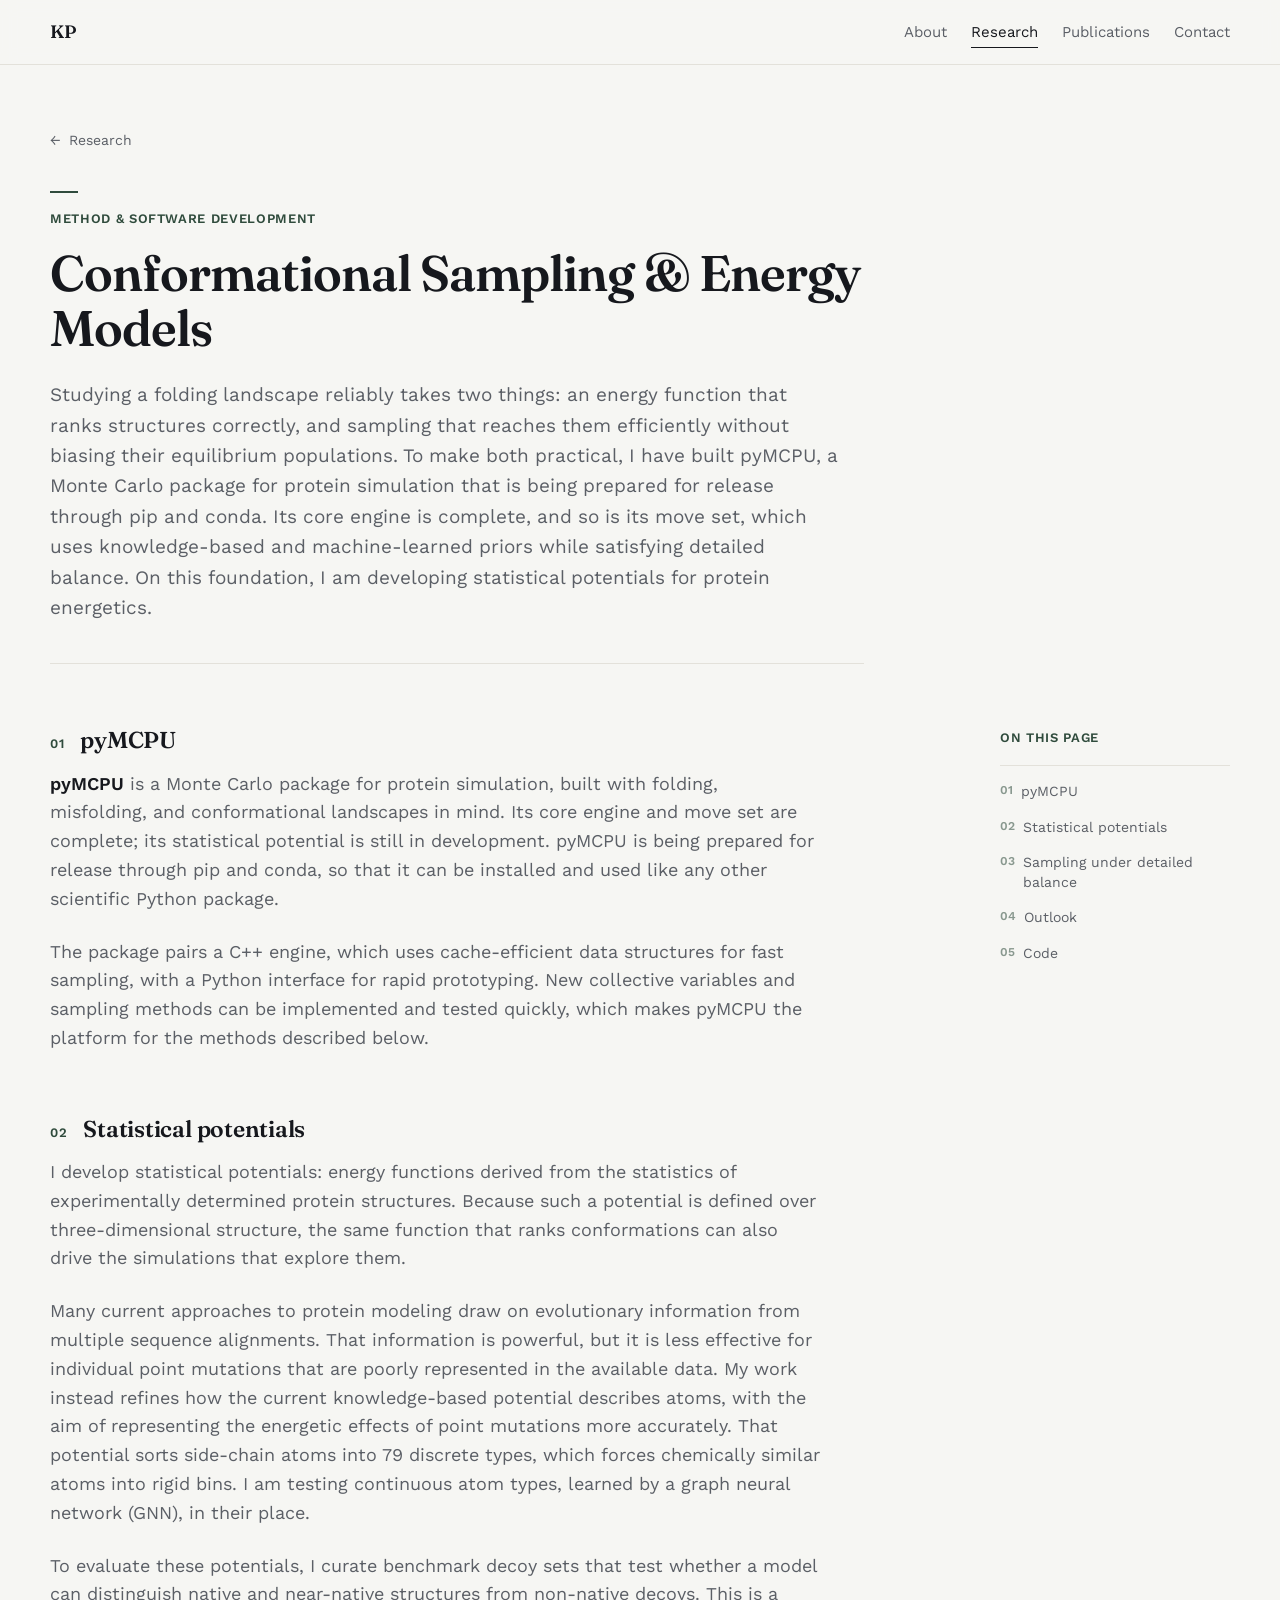
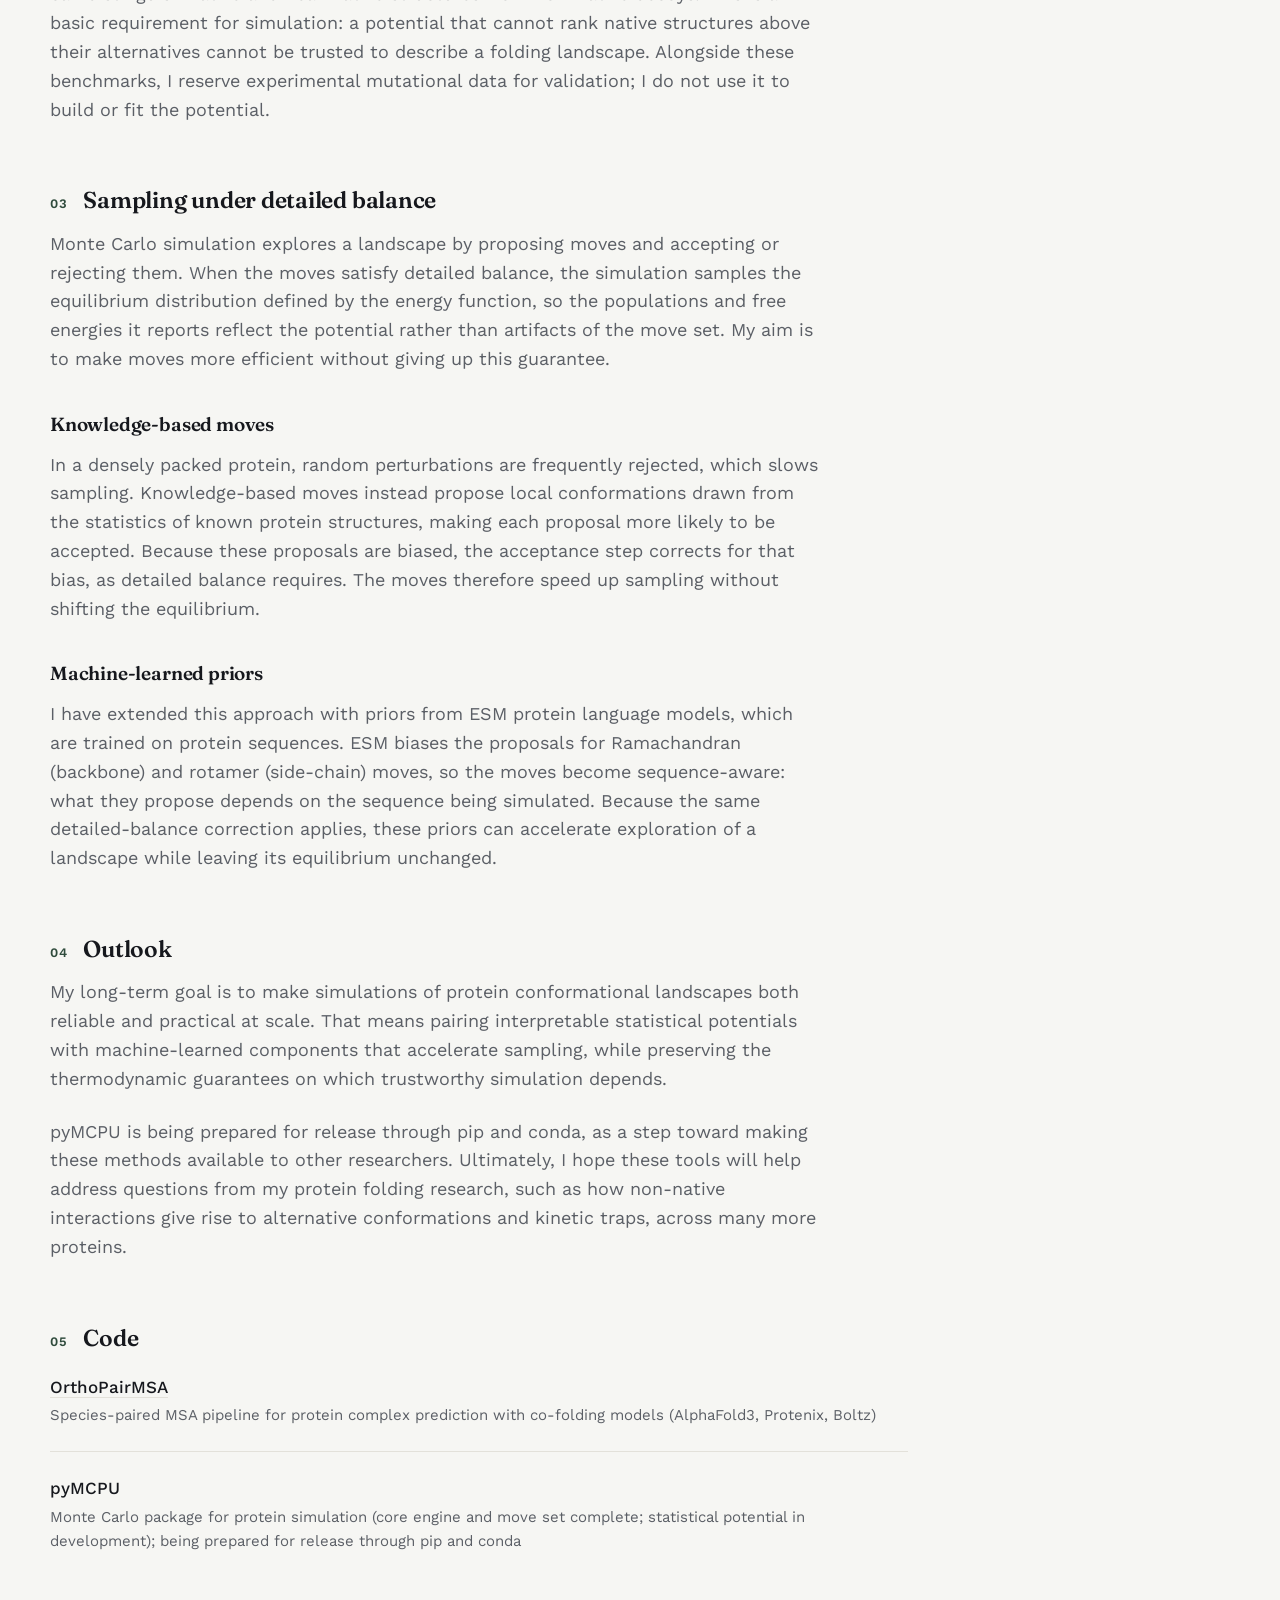
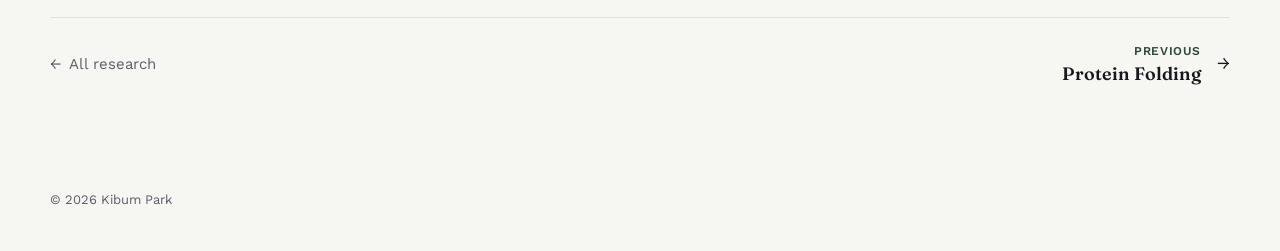
==== commit 6540b603: "Research section updated" ====
--- a/research/conformational-sampling.html
+++ b/research/conformational-sampling.html
@@ -8,7 +8,7 @@
 
   <meta
     name="description"
-    content="Method and software development for protein simulation: pyMCPU, a complete Monte Carlo package ready for release through pip and conda, together with statistical potentials and machine-learned sampling priors."
+    content="Method and software development for protein simulation: pyMCPU, a Monte Carlo package being prepared for release through pip and conda, together with statistical potentials and machine-learned sampling priors."
   />
   <meta name="author" content="Kibum Park" />
   <link rel="canonical" href="https://kibumpark-chem.github.io/research/conformational-sampling.html" />
@@ -18,7 +18,7 @@
   <meta property="og:title" content="Conformational Sampling &amp; Energy Models — Kibum Park" />
   <meta
     property="og:description"
-    content="Statistical potentials that rank structures correctly, Monte Carlo moves that reach them without bias, and pyMCPU, a complete simulation package ready for pip and conda."
+    content="Statistical potentials that rank structures correctly, Monte Carlo moves that reach them without bias, and pyMCPU, a simulation package being prepared for release through pip and conda."
   />
   <meta property="og:image" content="https://kibumpark-chem.github.io/resources/main/photo.jpg" />
   <meta name="twitter:card" content="summary" />
@@ -72,12 +72,12 @@
           Studying a folding landscape reliably takes two things: an energy
           function that ranks structures correctly, and sampling that reaches
           them efficiently without biasing their equilibrium populations. To
-          make both practical, I have built pyMCPU, a complete Monte Carlo
-          package for protein simulation that is now ready for release through
-          pip and conda. On this foundation, I am developing statistical
-          potentials for protein energetics and Monte Carlo moves that use
-          knowledge-based and machine-learned priors while satisfying detailed
-          balance.
+          make both practical, I have built pyMCPU, a Monte Carlo package for
+          protein simulation that is being prepared for release through pip
+          and conda. Its core engine is complete, and so is its move set,
+          which uses knowledge-based and machine-learned priors while
+          satisfying detailed balance. On this foundation, I am developing
+          statistical potentials for protein energetics.
         </p>
       </header>
 
@@ -117,9 +117,10 @@
             <p>
               <strong>pyMCPU</strong> is a Monte Carlo package for protein
               simulation, built with folding, misfolding, and conformational
-              landscapes in mind. It is complete and ready for public release
-              through pip and conda, so it can be installed and used like any
-              other scientific Python package.
+              landscapes in mind. Its core engine and move set are complete;
+              its statistical potential is still in development. pyMCPU is being
+              prepared for release through pip and conda, so that it can be
+              installed and used like any other scientific Python package.
             </p>
 
             <p>
@@ -147,9 +148,12 @@
               information from multiple sequence alignments. That information
               is powerful, but it is less effective for individual point
               mutations that are poorly represented in the available data. My
-              work instead incorporates experimental measurements directly into
-              the potential, with the aim of representing the energetic effects
-              of point mutations more accurately.
+              work instead refines how the current knowledge-based potential
+              describes atoms, with the aim of representing the energetic
+              effects of point mutations more accurately. That potential sorts
+              side-chain atoms into 79 discrete types, which forces chemically
+              similar atoms into rigid bins. I am testing continuous atom types,
+              learned by a graph neural network (GNN), in their place.
             </p>
 
             <p>
@@ -158,7 +162,9 @@
               structures from non-native decoys. This is a basic requirement
               for simulation: a potential that cannot rank native structures
               above their alternatives cannot be trusted to describe a folding
-              landscape.
+              landscape. Alongside these benchmarks, I reserve experimental
+              mutational data for validation; I do not use it to build or fit
+              the potential.
             </p>
           </section>
 
@@ -194,11 +200,11 @@
             </h3>
 
             <p>
-              I am extending this approach with data-driven priors: proposal
-              distributions learned from structural data using machine
-              learning. Learned models can represent correlated,
-              high-dimensional conformational distributions that are difficult
-              to capture with tabulated statistics. Because the same
+              I have extended this approach with priors from ESM protein
+              language models, which are trained on protein sequences. ESM
+              biases the proposals for Ramachandran (backbone) and rotamer
+              (side-chain) moves, so the moves become sequence-aware: what they
+              propose depends on the sequence being simulated. Because the same
               detailed-balance correction applies, these priors can accelerate
               exploration of a landscape while leaving its equilibrium
               unchanged.
@@ -218,8 +224,9 @@
             </p>
 
             <p>
-              Releasing pyMCPU through pip and conda is a step toward making
-              these methods available to other researchers. Ultimately, I hope
+              pyMCPU is being prepared for release through pip and
+              conda, as a step toward making these methods available to
+              other researchers. Ultimately, I hope
               these tools will help address questions from my protein folding
               research, such as how non-native interactions give rise to
               alternative conformations and kinetic traps, across many more
@@ -234,16 +241,16 @@
               <li class="res-item">
                 <a
                   class="res-title"
-                  href="https://github.com/kibumpark-chem/PhyloMSA"
+                  href="https://github.com/kibumpark-chem/OrthoPairMSA"
                   target="_blank"
                   rel="noopener"
                 >
-                  PhyloMSA
+                  OrthoPairMSA
                 </a>
 
                 <span class="res-note">
-                  Phylogeny-aware MSA pipeline for protein&ndash;protein complex
-                  prediction in co-folding models
+                  Species-paired MSA pipeline for protein complex prediction
+                  with co-folding models (AlphaFold3, Protenix, Boltz)
                 </span>
               </li>
 
@@ -251,8 +258,9 @@
                 <span class="res-title res-title-plain">pyMCPU</span>
 
                 <span class="res-note">
-                  Complete Monte Carlo package for protein simulation; ready for
-                  release through pip and conda
+                  Monte Carlo package for protein simulation (core engine and
+                  move set complete; statistical potential in development);
+                  being prepared for release through pip and conda
                 </span>
               </li>
             </ul>
